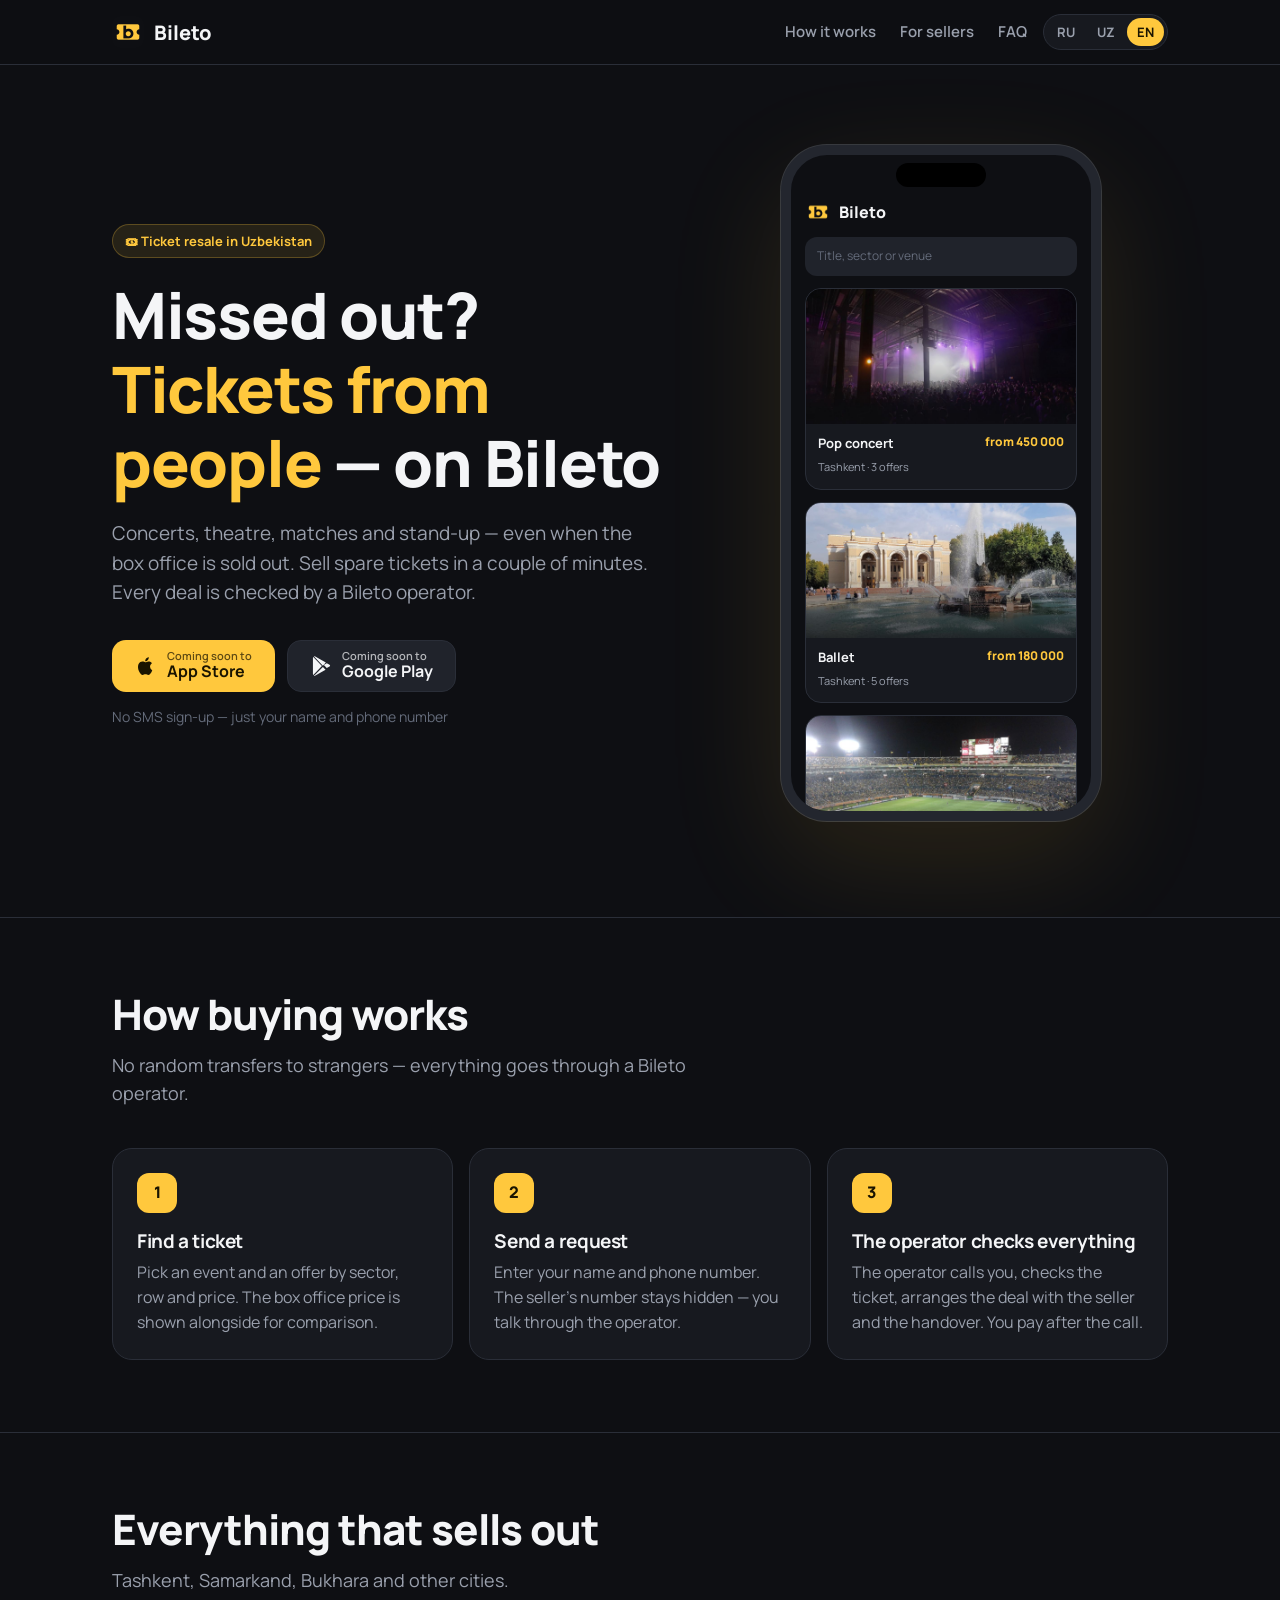
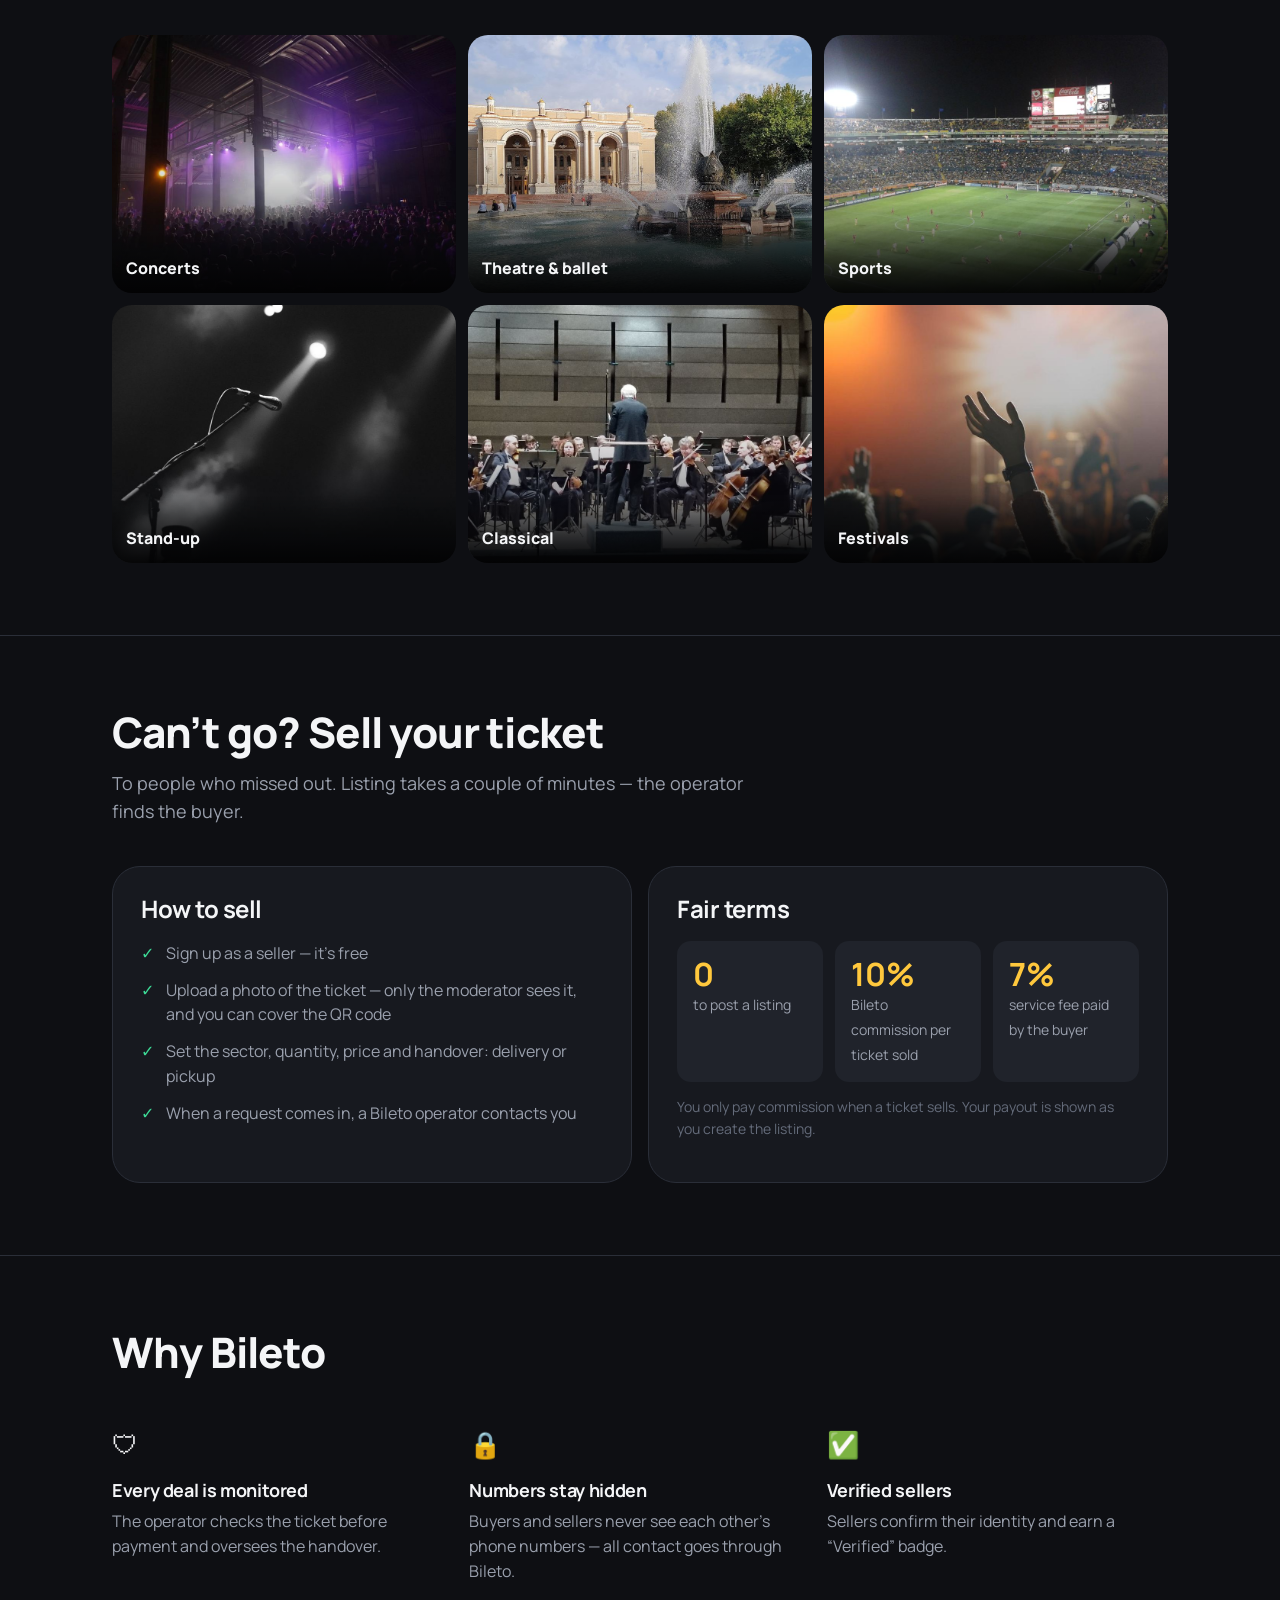
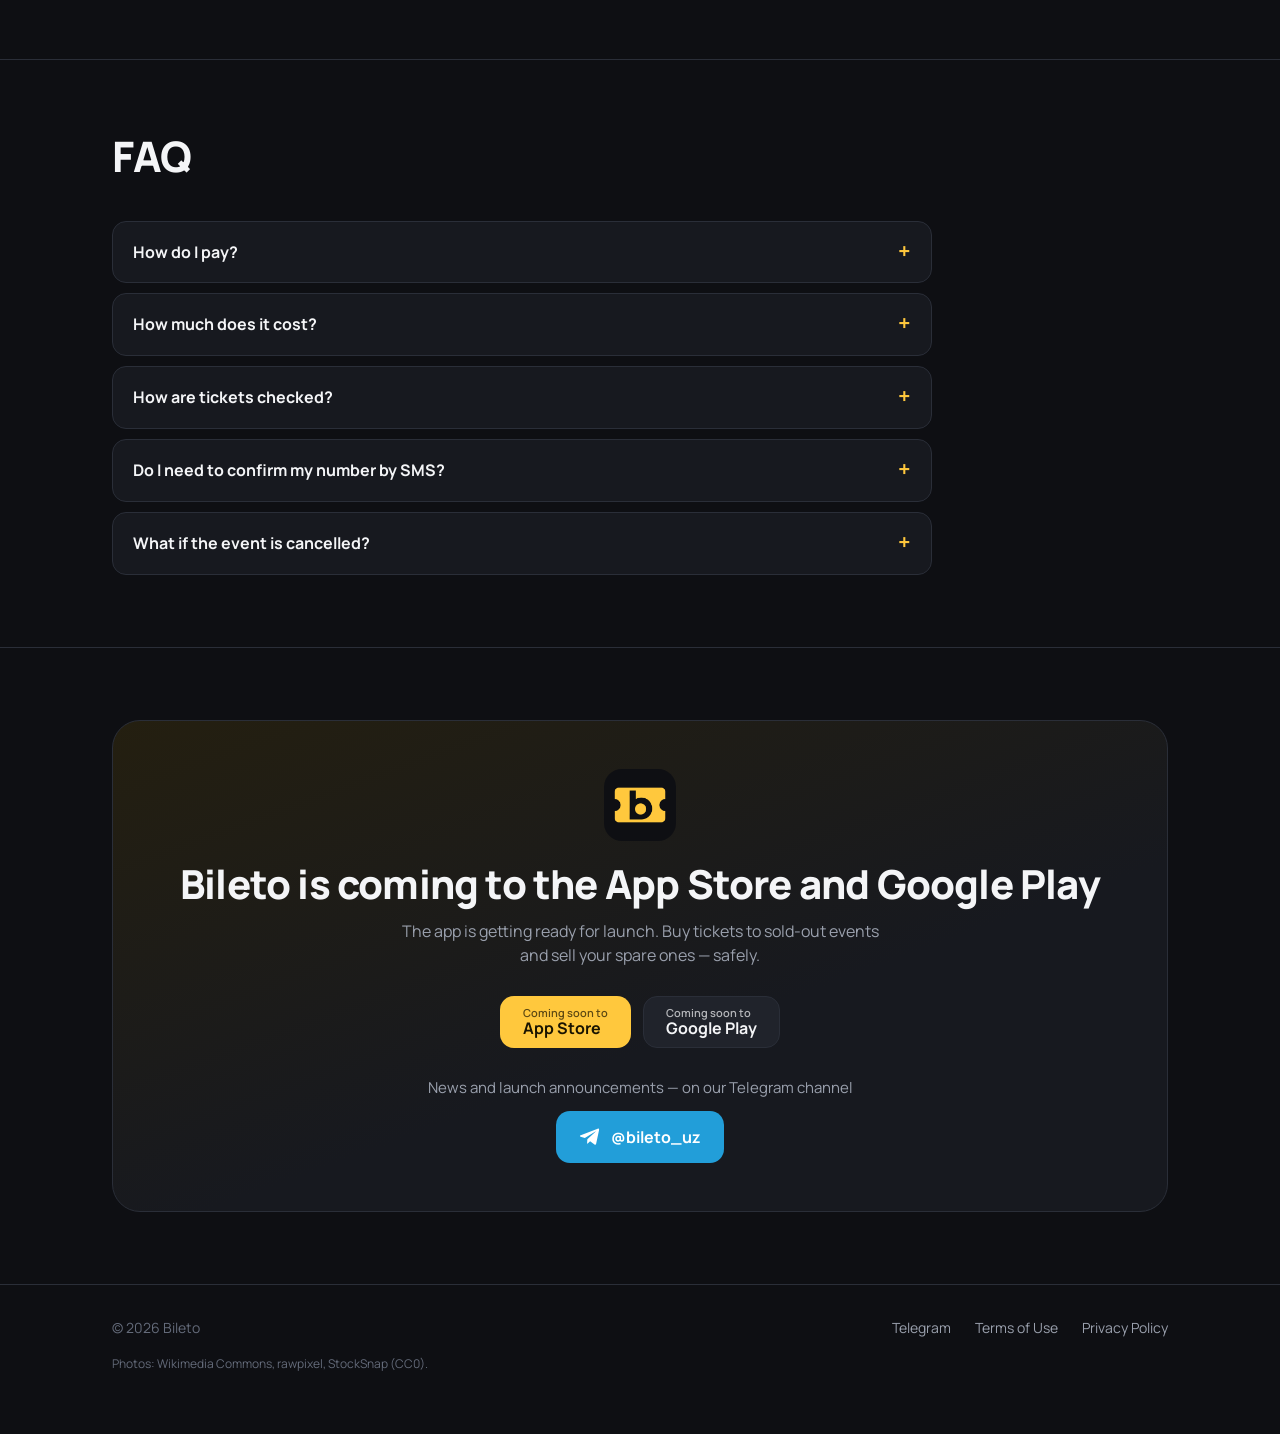
==== en/index.html @ 6513b1be "SEO: per-language static pages, hreflang, canonical, OG images, JSON-LD, sitemap, robots Co-Authored" ====
<!doctype html>
<html lang="en">
<head>
<meta charset="utf-8">
<meta name="viewport" content="width=device-width, initial-scale=1">
<title>Bileto — buy and sell concert tickets in Tashkent and Uzbekistan</title>
<meta name="description" content="Tickets from people for sold-out concerts, theatre and matches in Tashkent, Samarkand and Bukhara. Sell a spare ticket in minutes — every deal is checked by a Bileto operator.">
<link rel="canonical" href="https://sultonbekovsarvarbek.github.io/bileto-landing/en/">
<link rel="alternate" hreflang="ru" href="https://sultonbekovsarvarbek.github.io/bileto-landing/">
<link rel="alternate" hreflang="uz" href="https://sultonbekovsarvarbek.github.io/bileto-landing/uz/">
<link rel="alternate" hreflang="en" href="https://sultonbekovsarvarbek.github.io/bileto-landing/en/">
<link rel="alternate" hreflang="x-default" href="https://sultonbekovsarvarbek.github.io/bileto-landing/">
<meta property="og:type" content="website">
<meta property="og:site_name" content="Bileto">
<meta property="og:url" content="https://sultonbekovsarvarbek.github.io/bileto-landing/en/">
<meta property="og:title" content="Bileto — tickets from people">
<meta property="og:description" content="Tickets from people for sold-out concerts, theatre and matches in Tashkent, Samarkand and Bukhara. Sell a spare ticket in minutes — every deal is checked by a Bileto operator.">
<meta property="og:image" content="https://sultonbekovsarvarbek.github.io/bileto-landing/assets/og-en.png">
<meta property="og:image:width" content="1200">
<meta property="og:image:height" content="630">
<meta property="og:locale" content="en_US">
<meta property="og:locale:alternate" content="ru_RU">
<meta property="og:locale:alternate" content="uz_UZ">
<meta name="twitter:card" content="summary_large_image">
<script type="application/ld+json">{"@context":"https://schema.org","@graph":[{"@type":"Organization","@id":"https://sultonbekovsarvarbek.github.io/bileto-landing/#org","name":"Bileto","url":"https://sultonbekovsarvarbek.github.io/bileto-landing/","logo":"https://sultonbekovsarvarbek.github.io/bileto-landing/assets/icon.png","sameAs":["https://t.me/bileto_uz"]},{"@type":"WebSite","@id":"https://sultonbekovsarvarbek.github.io/bileto-landing/#website","name":"Bileto","url":"https://sultonbekovsarvarbek.github.io/bileto-landing/","inLanguage":["ru","uz","en"],"publisher":{"@id":"https://sultonbekovsarvarbek.github.io/bileto-landing/#org"}},{"@type":"WebPage","url":"https://sultonbekovsarvarbek.github.io/bileto-landing/en/","name":"Bileto — buy and sell concert tickets in Tashkent and Uzbekistan","description":"Tickets from people for sold-out concerts, theatre and matches in Tashkent, Samarkand and Bukhara. Sell a spare ticket in minutes — every deal is checked by a Bileto operator.","inLanguage":"en","isPartOf":{"@id":"https://sultonbekovsarvarbek.github.io/bileto-landing/#website"}},{"@type":"FAQPage","inLanguage":"en","mainEntity":[{"@type":"Question","name":"How do I pay?","acceptedAnswer":{"@type":"Answer","text":"Payment happens outside the app, after the operator’s call. They’ll tell you the amount and payment method."}},{"@type":"Question","name":"How much does it cost?","acceptedAnswer":{"@type":"Answer","text":"The seller’s ticket price plus a 7% service fee. You see the total before sending the request."}},{"@type":"Question","name":"How are tickets checked?","acceptedAnswer":{"@type":"Answer","text":"Sellers upload a ticket photo for the moderator, and the operator checks the ticket on every request before payment."}},{"@type":"Question","name":"Do I need to confirm my number by SMS?","acceptedAnswer":{"@type":"Answer","text":"No. To sign up you only need a name, phone number and role — buyer or seller."}},{"@type":"Question","name":"What if the event is cancelled?","acceptedAnswer":{"@type":"Answer","text":"The organiser is responsible for holding, rescheduling or cancelling the event. See the Terms of Use for details."}}]}]}</script>
<meta name="theme-color" content="#0e0f13">
<link rel="icon" href="../assets/favicon.png">
<link rel="apple-touch-icon" href="../assets/logo-256.png">
<link rel="preconnect" href="https://fonts.googleapis.com">
<link rel="preconnect" href="https://fonts.gstatic.com" crossorigin>
<link href="https://fonts.googleapis.com/css2?family=Manrope:wght@500;600;700;800&display=swap" rel="stylesheet">
<link rel="stylesheet" href="../styles.css">
</head>
<body>

<header class="nav"><div class="wrap nav-in">
  <a class="brand" href="./"><img src="../assets/logo-256.png" alt="" width="32" height="32">Bileto</a>
  <nav class="nav-links">
    <a href="#how" data-i18n="navHow">How it works</a>
    <a href="#sell" data-i18n="navSell">For sellers</a>
    <a href="#faq" data-i18n="navFaq">FAQ</a>
  </nav>
  <nav class="langs" aria-label="Language"><a href="../" hreflang="ru" lang="ru">RU</a><a href="../uz/" hreflang="uz" lang="uz">UZ</a><a href="../en/" hreflang="en" lang="en" aria-current="page">EN</a></nav>
</div></header>

<main>
<div class="hero"><div class="wrap hero-grid">
  <div>
    <span class="eyebrow" data-i18n="eyebrow">🎟 Ticket resale in Uzbekistan</span>
    <h1 data-i18n-html="h1">Missed out? <em>Tickets from people</em> — on Bileto</h1>
    <p class="lead" data-i18n="lead">Concerts, theatre, matches and stand-up — even when the box office is sold out. Sell spare tickets in a couple of minutes. Every deal is checked by a Bileto operator.</p>
    <div class="cta-row">
      <a class="btn btn-primary" href="#download">
        <svg viewBox="0 0 24 24" fill="currentColor" aria-hidden="true"><path d="M16.4 12.6c0-2.4 2-3.6 2.1-3.7-1.1-1.7-2.9-1.9-3.5-1.9-1.5-.2-2.9.9-3.7.9-.8 0-1.9-.9-3.2-.8-1.6 0-3.1 1-4 2.4-1.7 3-.4 7.4 1.2 9.8.8 1.2 1.8 2.5 3 2.4 1.2 0 1.7-.8 3.1-.8 1.5 0 1.9.8 3.2.8s2.1-1.2 2.9-2.4c.9-1.4 1.3-2.7 1.3-2.8-.1 0-2.4-.9-2.4-3.9zM14 5.4c.7-.8 1.1-1.9 1-3-1 0-2.1.7-2.8 1.5-.6.7-1.2 1.8-1 2.9 1.1.1 2.1-.6 2.8-1.4z"/></svg>
        <span class="store"><small data-i18n="soon">Coming soon to</small>App Store</span>
      </a>
      <a class="btn btn-ghost" href="#download">
        <svg viewBox="0 0 24 24" fill="currentColor" aria-hidden="true"><path d="M3.6 2.3c-.3.3-.4.7-.4 1.3v16.8c0 .5.1 1 .4 1.3l9.4-9.7-9.4-9.7zm10.5 10.8 2.9 3-11.6 6.6c-.5.3-1 .3-1.3.1l10-9.7zm4.2-4.2 3 1.7c.9.5.9 1.4 0 1.9l-3 1.7-3.2-3.3 3.2-2zM4.4 1.6c.4-.2.8-.2 1.3.1L17.3 8.3l-3.2 3.3-9.7-10z"/></svg>
        <span class="store"><small data-i18n="soon">Coming soon to</small>Google Play</span>
      </a>
    </div>
    <p class="cta-note" data-i18n="ctaNote">No SMS sign-up — just your name and phone number</p>
  </div>

  <div class="phone" aria-hidden="true">
    <div class="ph-top"><img src="../assets/logo-256.png" alt="" width="26" height="26">Bileto</div>
    <div class="ph-search" data-i18n="phSearch">Title, sector or venue</div>
    <div class="ph-card"><img src="../assets/covers/pop.jpg" alt="" width="800" height="450"><div><i data-i18n="phFrom1">from 450 000</i><b data-i18n="phCard1">Pop concert</b><span data-i18n="phMeta1">Tashkent · 3 offers</span></div></div>
    <div class="ph-card"><img src="../assets/covers/theatre.jpg" alt="" width="800" height="450"><div><i data-i18n="phFrom2">from 180 000</i><b data-i18n="phCard2">Ballet</b><span data-i18n="phMeta2">Tashkent · 5 offers</span></div></div>
    <div class="ph-card"><img src="../assets/covers/football.jpg" alt="" width="800" height="450"><div><i data-i18n="phFrom3">from 120 000</i><b data-i18n="phCard3">Football</b><span data-i18n="phMeta3">Tashkent · 8 offers</span></div></div>
  </div>
</div></div>

<section id="how"><div class="wrap">
  <div class="sec-head">
    <h2 data-i18n="howTitle">How buying works</h2>
    <p data-i18n="howText">No random transfers to strangers — everything goes through a Bileto operator.</p>
  </div>
  <div class="steps">
    <div class="step"><h3 data-i18n="s1t">Find a ticket</h3><p data-i18n="s1p">Pick an event and an offer by sector, row and price. The box office price is shown alongside for comparison.</p></div>
    <div class="step"><h3 data-i18n="s2t">Send a request</h3><p data-i18n="s2p">Enter your name and phone number. The seller’s number stays hidden — you talk through the operator.</p></div>
    <div class="step"><h3 data-i18n="s3t">The operator checks everything</h3><p data-i18n="s3p">The operator calls you, checks the ticket, arranges the deal with the seller and the handover. You pay after the call.</p></div>
  </div>
</div></section>

<section><div class="wrap">
  <div class="sec-head">
    <h2 data-i18n="evTitle">Everything that sells out</h2>
    <p data-i18n="evText">Tashkent, Samarkand, Bukhara and other cities.</p>
  </div>
  <div class="events">
    <div class="ev"><img src="../assets/covers/pop.jpg" alt="" width="800" height="450" loading="lazy" decoding="async"><span data-i18n="ev1">Concerts</span></div>
    <div class="ev"><img src="../assets/covers/theatre.jpg" alt="" width="800" height="450" loading="lazy" decoding="async"><span data-i18n="ev2">Theatre &amp; ballet</span></div>
    <div class="ev"><img src="../assets/covers/football.jpg" alt="" width="800" height="450" loading="lazy" decoding="async"><span data-i18n="ev3">Sports</span></div>
    <div class="ev"><img src="../assets/covers/standup.jpg" alt="" width="800" height="450" loading="lazy" decoding="async"><span data-i18n="ev4">Stand-up</span></div>
    <div class="ev"><img src="../assets/covers/orchestra.jpg" alt="" width="800" height="450" loading="lazy" decoding="async"><span data-i18n="ev5">Classical</span></div>
    <div class="ev"><img src="../assets/covers/festival.jpg" alt="" width="800" height="450" loading="lazy" decoding="async"><span data-i18n="ev6">Festivals</span></div>
  </div>
</div></section>

<section id="sell"><div class="wrap">
  <div class="sec-head">
    <h2 data-i18n="sellTitle">Can’t go? Sell your ticket</h2>
    <p data-i18n="sellText">To people who missed out. Listing takes a couple of minutes — the operator finds the buyer.</p>
  </div>
  <div class="split">
    <div class="panel">
      <h3 data-i18n="sellHow">How to sell</h3>
      <ul class="checks">
        <li data-i18n="c1">Sign up as a seller — it’s free</li>
        <li data-i18n="c2">Upload a photo of the ticket — only the moderator sees it, and you can cover the QR code</li>
        <li data-i18n="c3">Set the sector, quantity, price and handover: delivery or pickup</li>
        <li data-i18n="c4">When a request comes in, a Bileto operator contacts you</li>
      </ul>
    </div>
    <div class="panel">
      <h3 data-i18n="feeTitle">Fair terms</h3>
      <div class="fees">
        <div class="fee"><b>0</b><span data-i18n="fee0">to post a listing</span></div>
        <div class="fee"><b>10%</b><span data-i18n="fee1">Bileto commission per ticket sold</span></div>
        <div class="fee"><b>7%</b><span data-i18n="fee2">service fee paid by the buyer</span></div>
      </div>
      <p class="cta-note" data-i18n="feeNote">You only pay commission when a ticket sells. Your payout is shown as you create the listing.</p>
    </div>
  </div>
</div></section>

<section><div class="wrap">
  <div class="sec-head"><h2 data-i18n="trustTitle">Why Bileto</h2></div>
  <div class="trust">
    <div><div class="ic">🛡</div><h3 data-i18n="t1t">Every deal is monitored</h3><p data-i18n="t1p">The operator checks the ticket before payment and oversees the handover.</p></div>
    <div><div class="ic">🔒</div><h3 data-i18n="t2t">Numbers stay hidden</h3><p data-i18n="t2p">Buyers and sellers never see each other’s phone numbers — all contact goes through Bileto.</p></div>
    <div><div class="ic">✅</div><h3 data-i18n="t3t">Verified sellers</h3><p data-i18n="t3p">Sellers confirm their identity and earn a “Verified” badge.</p></div>
  </div>
</div></section>

<section id="faq"><div class="wrap">
  <div class="sec-head"><h2 data-i18n="faqTitle">FAQ</h2></div>
  <div class="faq">
    <details><summary data-i18n="q1">How do I pay?</summary><p data-i18n="a1">Payment happens outside the app, after the operator’s call. They’ll tell you the amount and payment method.</p></details>
    <details><summary data-i18n="q2">How much does it cost?</summary><p data-i18n="a2">The seller’s ticket price plus a 7% service fee. You see the total before sending the request.</p></details>
    <details><summary data-i18n="q3">How are tickets checked?</summary><p data-i18n="a3">Sellers upload a ticket photo for the moderator, and the operator checks the ticket on every request before payment.</p></details>
    <details><summary data-i18n="q4">Do I need to confirm my number by SMS?</summary><p data-i18n="a4">No. To sign up you only need a name, phone number and role — buyer or seller.</p></details>
    <details><summary data-i18n="q5">What if the event is cancelled?</summary><p data-i18n="a5">The organiser is responsible for holding, rescheduling or cancelling the event. See the Terms of Use for details.</p></details>
  </div>
</div></section>

<section id="download" class="final"><div class="wrap">
  <div class="panel">
    <img src="../assets/logo-256.png" alt="Bileto" width="72" height="72" loading="lazy">
    <h2 data-i18n="finalTitle">Bileto is coming to the App Store and Google Play</h2>
    <p data-i18n="finalText">The app is getting ready for launch. Buy tickets to sold-out events and sell your spare ones — safely.</p>
    <div class="cta-row">
      <span class="btn btn-primary"><span class="store"><small data-i18n="soon">Coming soon to</small>App Store</span></span>
      <span class="btn btn-ghost"><span class="store"><small data-i18n="soon">Coming soon to</small>Google Play</span></span>
    </div>
    <p class="tg-note" data-i18n="tgNote">News and launch announcements — on our Telegram channel</p>
    <a class="btn btn-tg" href="https://t.me/bileto_uz" target="_blank" rel="noopener">
      <svg viewBox="0 0 24 24" fill="currentColor" aria-hidden="true"><path d="M21.9 4.3 18.7 19.4c-.2 1-.9 1.3-1.8.8l-4.8-3.6-2.3 2.2c-.3.3-.5.5-1 .5l.3-4.9 8.9-8c.4-.3-.1-.5-.6-.2L6.4 13.1l-4.7-1.5c-1-.3-1-1 .2-1.5L20.4 2.9c.9-.3 1.6.2 1.5 1.4z"/></svg>
      @bileto_uz
    </a>
  </div>
</div></section>
</main>

<footer><div class="wrap">
  <div class="foot">
    <span>© 2026 Bileto</span>
    <span class="sp"></span>
    <a href="https://t.me/bileto_uz" target="_blank" rel="noopener">Telegram</a>
    <a href="../legal/terms.en.html" data-i18n="terms">Terms of Use</a>
    <a href="../legal/privacy.en.html" data-i18n="privacy">Privacy Policy</a>
  </div>
  <p class="credits" data-i18n="credits">Photos: Wikimedia Commons, rawpixel, StockSnap (CC0).</p>
</div></footer>

</body>
</html>
---- styles.css ----
:root {
  --bg: #0e0f13;
  --surface: #17191f;
  --surface2: #20232b;
  --border: #2a2e38;
  --text: #f4f5f7;
  --dim: #9aa0ad;
  --muted: #646b7a;
  --accent: #ffc83d;
  --accent-text: #1a1400;
  --green: #3ddc97;
  --r-md: 14px;
  --r-lg: 20px;
  --r-xl: 28px;
  color-scheme: dark;
}

* { box-sizing: border-box; }
html { scroll-behavior: smooth; }
body {
  margin: 0;
  background: var(--bg);
  color: var(--text);
  font: 16px/1.55 'Manrope', system-ui, -apple-system, 'Segoe UI', Roboto, sans-serif;
  -webkit-font-smoothing: antialiased;
}
img { max-width: 100%; display: block; }
a { color: inherit; }
h1, h2, h3 { line-height: 1.15; margin: 0; letter-spacing: -0.02em; }

.wrap { width: 100%; max-width: 1120px; margin: 0 auto; padding: 0 16px; }
@media (min-width: 720px) { .wrap { padding: 0 32px; } }

/* nav */
.nav {
  position: sticky; top: 0; z-index: 10;
  background: rgba(14, 15, 19, 0.82);
  backdrop-filter: saturate(140%) blur(14px);
  -webkit-backdrop-filter: saturate(140%) blur(14px);
  border-bottom: 1px solid var(--border);
}
.nav-in { display: flex; align-items: center; gap: 16px; height: 64px; }
.brand { display: flex; align-items: center; gap: 10px; font-weight: 800; font-size: 20px; text-decoration: none; }
.brand img { width: 32px; height: 32px; border-radius: 8px; }
.nav-links { display: none; gap: 24px; margin-left: auto; }
.nav-links a { color: var(--dim); text-decoration: none; font-weight: 600; font-size: 15px; }
.nav-links a:hover { color: var(--text); }
.langs { display: flex; gap: 2px; margin-left: auto; background: var(--surface); border: 1px solid var(--border); border-radius: 999px; padding: 3px; }
.nav-links + .langs { margin-left: 0; }
.langs a, .langs button {
  font: inherit; font-size: 13px; font-weight: 700; color: var(--dim);
  background: none; border: 0; border-radius: 999px; padding: 4px 10px; cursor: pointer; text-decoration: none;
}
.langs [aria-current], .langs [aria-pressed='true'] { background: var(--accent); color: var(--accent-text); }
@media (min-width: 860px) { .nav-links { display: flex; } }

/* buttons */
.btn {
  display: inline-flex; align-items: center; justify-content: center; gap: 10px;
  min-height: 52px; padding: 0 22px; border-radius: var(--r-md);
  font-weight: 700; font-size: 16px; text-decoration: none; border: 1px solid transparent;
}
.btn-primary { background: var(--accent); color: var(--accent-text); }
.btn-primary:hover { filter: brightness(1.06); }
.btn-ghost { background: var(--surface2); color: var(--text); border-color: var(--border); }
.btn small { display: block; font-size: 11px; font-weight: 600; opacity: 0.7; line-height: 1.1; }
.btn .store { text-align: left; line-height: 1.2; }
.btn svg { width: 22px; height: 22px; flex: none; }

/* hero */
.hero { padding: 48px 0 64px; overflow: hidden; }
.hero-grid { display: grid; gap: 48px; align-items: center; }
@media (min-width: 900px) { .hero { padding: 80px 0 96px; } .hero-grid { grid-template-columns: 1.1fr 0.9fr; } }
.eyebrow {
  display: inline-flex; align-items: center; gap: 8px;
  font-size: 13px; font-weight: 700; color: var(--accent);
  background: rgba(255, 200, 61, 0.1); border: 1px solid rgba(255, 200, 61, 0.25);
  padding: 6px 12px; border-radius: 999px; margin-bottom: 20px;
}
.hero h1 { font-size: clamp(36px, 6.4vw, 64px); font-weight: 800; }
.hero h1 em { font-style: normal; color: var(--accent); }
.lead { color: var(--dim); font-size: clamp(17px, 2vw, 19px); margin: 20px 0 32px; max-width: 34em; }
.cta-row { display: flex; flex-wrap: wrap; gap: 12px; }
.cta-note { color: var(--muted); font-size: 14px; margin-top: 14px; }

/* phone mockup */
.phone {
  width: min(320px, 86vw); margin: 0 auto; aspect-ratio: 9 / 19;
  background: var(--bg); border: 10px solid #23262e; border-radius: 46px;
  box-shadow: 0 40px 120px rgba(255, 200, 61, 0.12), 0 0 0 1px #33373f;
  padding: 18px 14px; display: flex; flex-direction: column; gap: 12px; overflow: hidden; position: relative;
}
.phone::before { content: ''; position: absolute; top: 8px; left: 50%; translate: -50% 0; width: 90px; height: 24px; background: #000; border-radius: 99px; }
.ph-top { display: flex; align-items: center; gap: 8px; margin-top: 26px; font-weight: 800; }
.ph-top img { width: 26px; height: 26px; border-radius: 7px; }
.ph-search { background: var(--surface2); border-radius: 12px; padding: 10px 12px; font-size: 12px; color: var(--muted); }
.ph-card { border-radius: 16px; overflow: hidden; background: var(--surface); border: 1px solid var(--border); flex: none; }
.ph-card img { aspect-ratio: 16 / 8; object-fit: cover; width: 100%; height: auto; }
.ph-card div { padding: 9px 12px 11px; }
.ph-card b { display: block; font-size: 13px; }
.ph-card span { font-size: 11px; color: var(--dim); }
.ph-card i { font-style: normal; color: var(--accent); font-weight: 800; font-size: 12px; float: right; }

/* sections */
section { padding: 72px 0; border-top: 1px solid var(--border); }
.sec-head { max-width: 640px; margin-bottom: 40px; }
.sec-head h2 { font-size: clamp(28px, 4vw, 42px); font-weight: 800; }
.sec-head p { color: var(--dim); font-size: 18px; margin: 14px 0 0; }

.steps { display: grid; gap: 16px; counter-reset: s; }
@media (min-width: 760px) { .steps { grid-template-columns: repeat(3, 1fr); } }
.step { background: var(--surface); border: 1px solid var(--border); border-radius: var(--r-lg); padding: 24px; }
.step::before {
  counter-increment: s; content: counter(s);
  display: grid; place-items: center; width: 40px; height: 40px; border-radius: 12px;
  background: var(--accent); color: var(--accent-text); font-weight: 800; margin-bottom: 18px;
}
.step h3 { font-size: 19px; margin-bottom: 8px; }
.step p { color: var(--dim); margin: 0; }

.split { display: grid; gap: 16px; }
@media (min-width: 860px) { .split { grid-template-columns: 1fr 1fr; } }
.panel { background: var(--surface); border: 1px solid var(--border); border-radius: var(--r-xl); padding: 28px; }
.panel h3 { font-size: 24px; margin-bottom: 18px; }
.checks { list-style: none; padding: 0; margin: 0 0 24px; display: grid; gap: 12px; }
.checks li { display: flex; gap: 12px; color: var(--dim); }
.checks li::before { content: '✓'; color: var(--green); font-weight: 800; flex: none; }
.fees { display: flex; gap: 12px; flex-wrap: wrap; }
.fee { flex: 1 1 140px; background: var(--surface2); border-radius: var(--r-md); padding: 16px; }
.fee b { display: block; font-size: 32px; color: var(--accent); line-height: 1.1; }
.fee span { color: var(--dim); font-size: 14px; }

.events { display: grid; gap: 12px; grid-template-columns: repeat(2, 1fr); }
@media (min-width: 760px) { .events { grid-template-columns: repeat(3, 1fr); } }
.ev { position: relative; border-radius: var(--r-lg); overflow: hidden; aspect-ratio: 4 / 3; background: var(--surface2); }
.ev img { width: 100%; height: 100%; object-fit: cover; }
.ev span {
  position: absolute; inset: auto 0 0 0; padding: 32px 14px 12px; font-weight: 800;
  background: linear-gradient(transparent, rgba(0, 0, 0, 0.8));
}

.trust { display: grid; gap: 16px; }
@media (min-width: 760px) { .trust { grid-template-columns: repeat(3, 1fr); } }
.trust div { padding: 4px 0; }
.trust h3 { font-size: 18px; margin-bottom: 8px; }
.trust p { color: var(--dim); margin: 0; }
.trust .ic { font-size: 26px; margin-bottom: 12px; }

.faq { display: grid; gap: 10px; max-width: 820px; }
.faq details { background: var(--surface); border: 1px solid var(--border); border-radius: var(--r-md); padding: 0 20px; }
.faq summary { cursor: pointer; font-weight: 700; padding: 18px 0; list-style: none; display: flex; justify-content: space-between; gap: 16px; }
.faq summary::after { content: '+'; color: var(--accent); font-size: 22px; line-height: 1; }
.faq details[open] summary::after { content: '−'; }
.faq summary::-webkit-details-marker { display: none; }
.faq p { color: var(--dim); margin: 0 0 18px; }

.final { text-align: center; }
.final .panel { padding: 48px 24px; background: linear-gradient(160deg, #241f10, var(--surface) 60%); }
.final img { width: 72px; height: 72px; border-radius: 18px; margin: 0 auto 20px; }
.final h2 { font-size: clamp(28px, 4vw, 40px); font-weight: 800; }
.final p { color: var(--dim); margin: 12px auto 28px; max-width: 30em; }
.final .cta-row { justify-content: center; }

footer { border-top: 1px solid var(--border); padding: 32px 0 48px; color: var(--muted); font-size: 14px; }
.foot { display: flex; flex-wrap: wrap; gap: 12px 24px; align-items: center; }
.foot a { color: var(--dim); text-decoration: none; }
.foot a:hover { color: var(--text); }
.foot .sp { flex: 1; }
.credits { margin-top: 16px; font-size: 12px; }

/* legal pages */
.legal .nav-in { flex-wrap: wrap; }
.legal-nav { display: flex; gap: 16px; margin-left: auto; }
.legal-nav a { color: var(--dim); text-decoration: none; font-weight: 600; font-size: 14px; }
.legal-nav [aria-current] { color: var(--accent); }
.legal-nav + .langs { margin-left: 0; }
@media (max-width: 560px) { .legal-nav { display: none; } .legal-nav + .langs { margin-left: auto; } }
.doc { max-width: 780px; padding-top: 40px; padding-bottom: 64px; }
.doc h1 { font-size: clamp(28px, 5vw, 40px); margin-bottom: 16px; }
.doc h2 { font-size: 22px; margin: 36px 0 12px; }
.doc p, .doc li { color: #c9cdd6; }
.doc strong { color: var(--text); }
.doc ul { padding-left: 22px; }

.final .tg-note { margin: 28px auto 12px; font-size: 15px; }
.btn-tg { background: #229ed9; color: #fff; }
.btn-tg:hover { filter: brightness(1.08); }
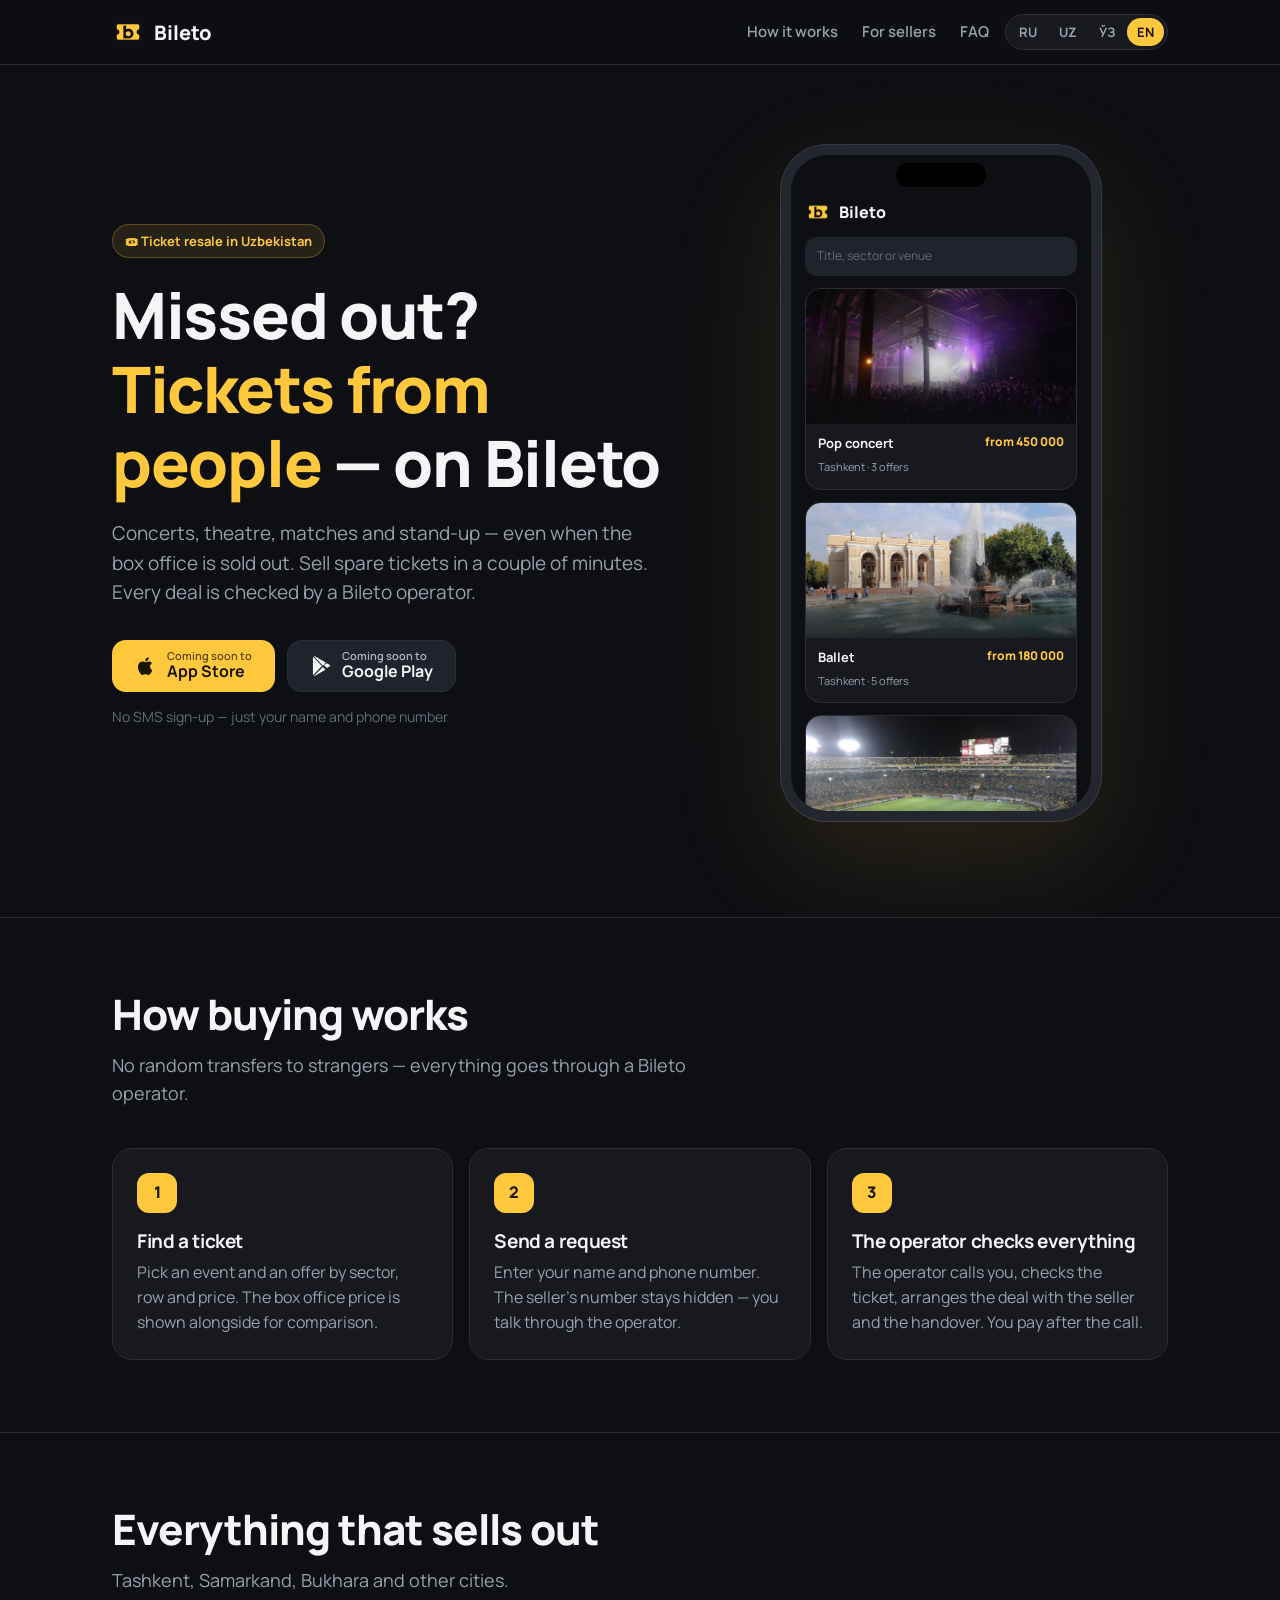
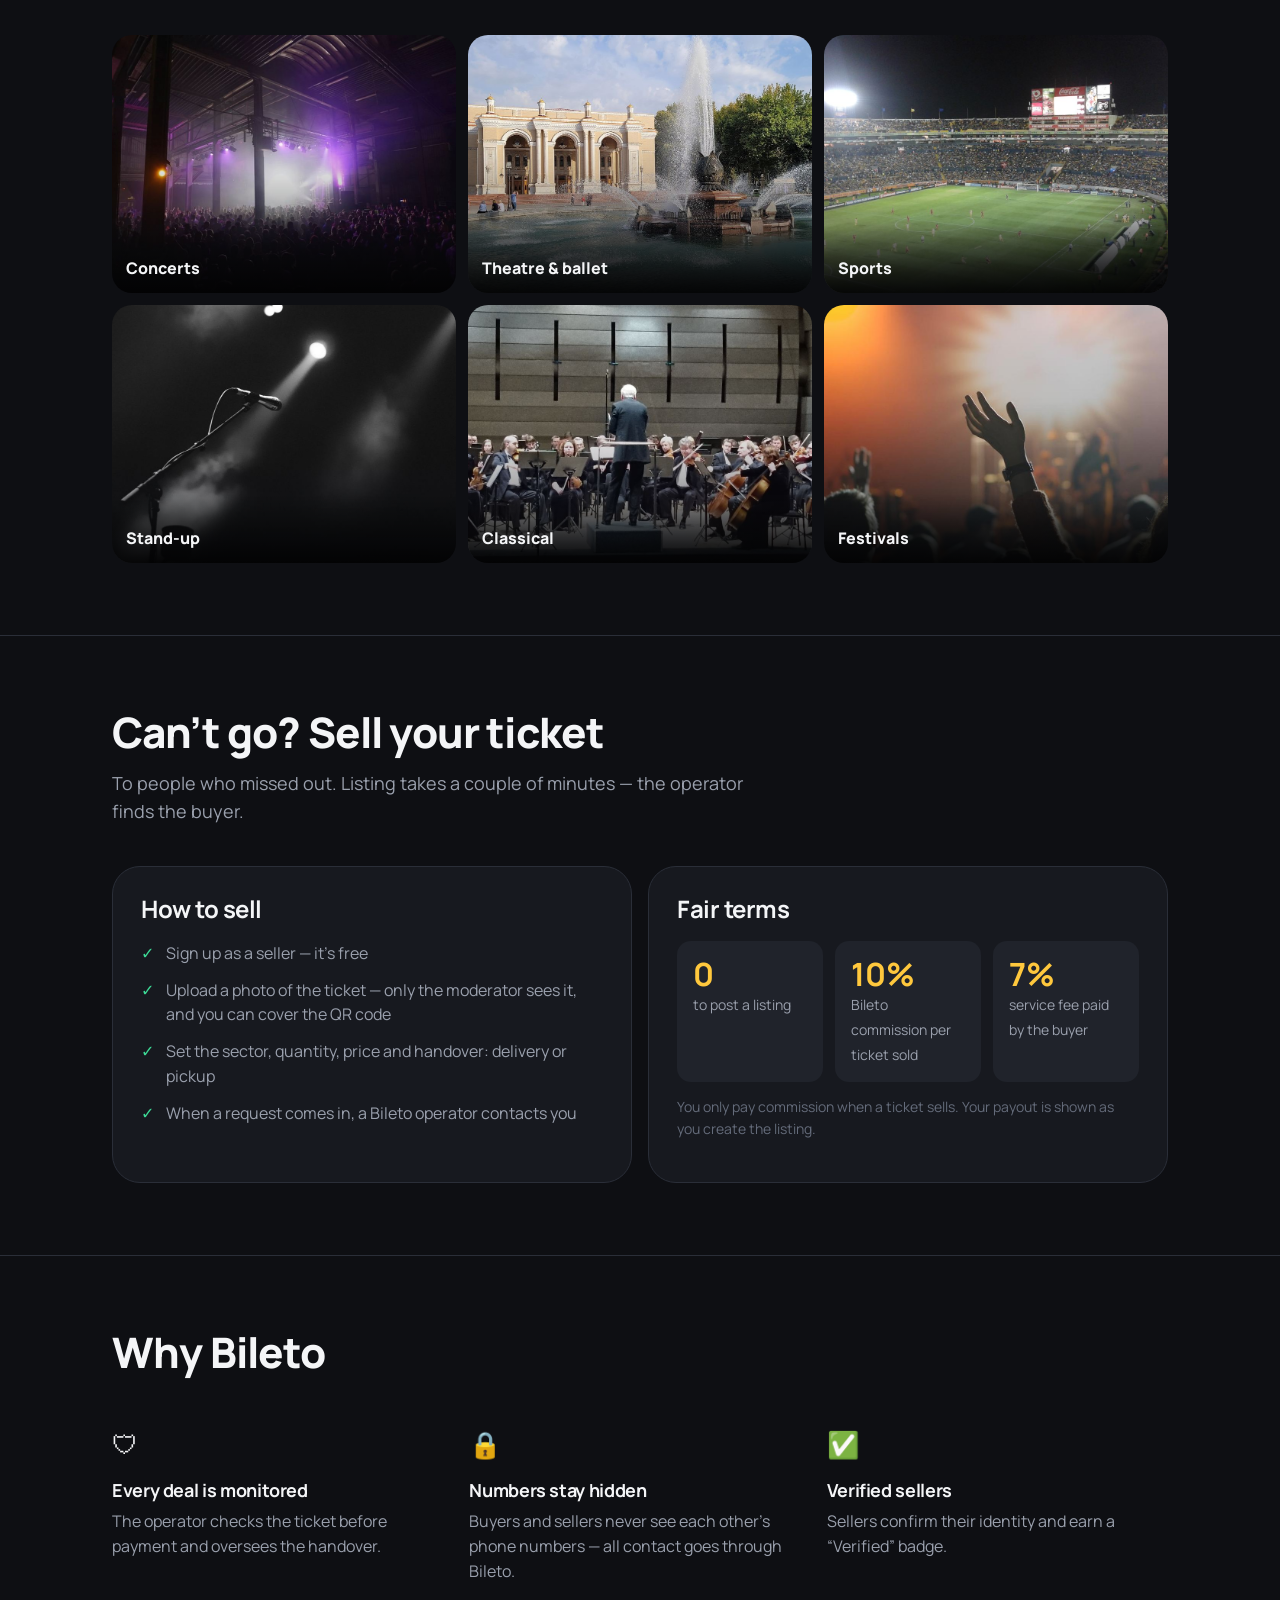
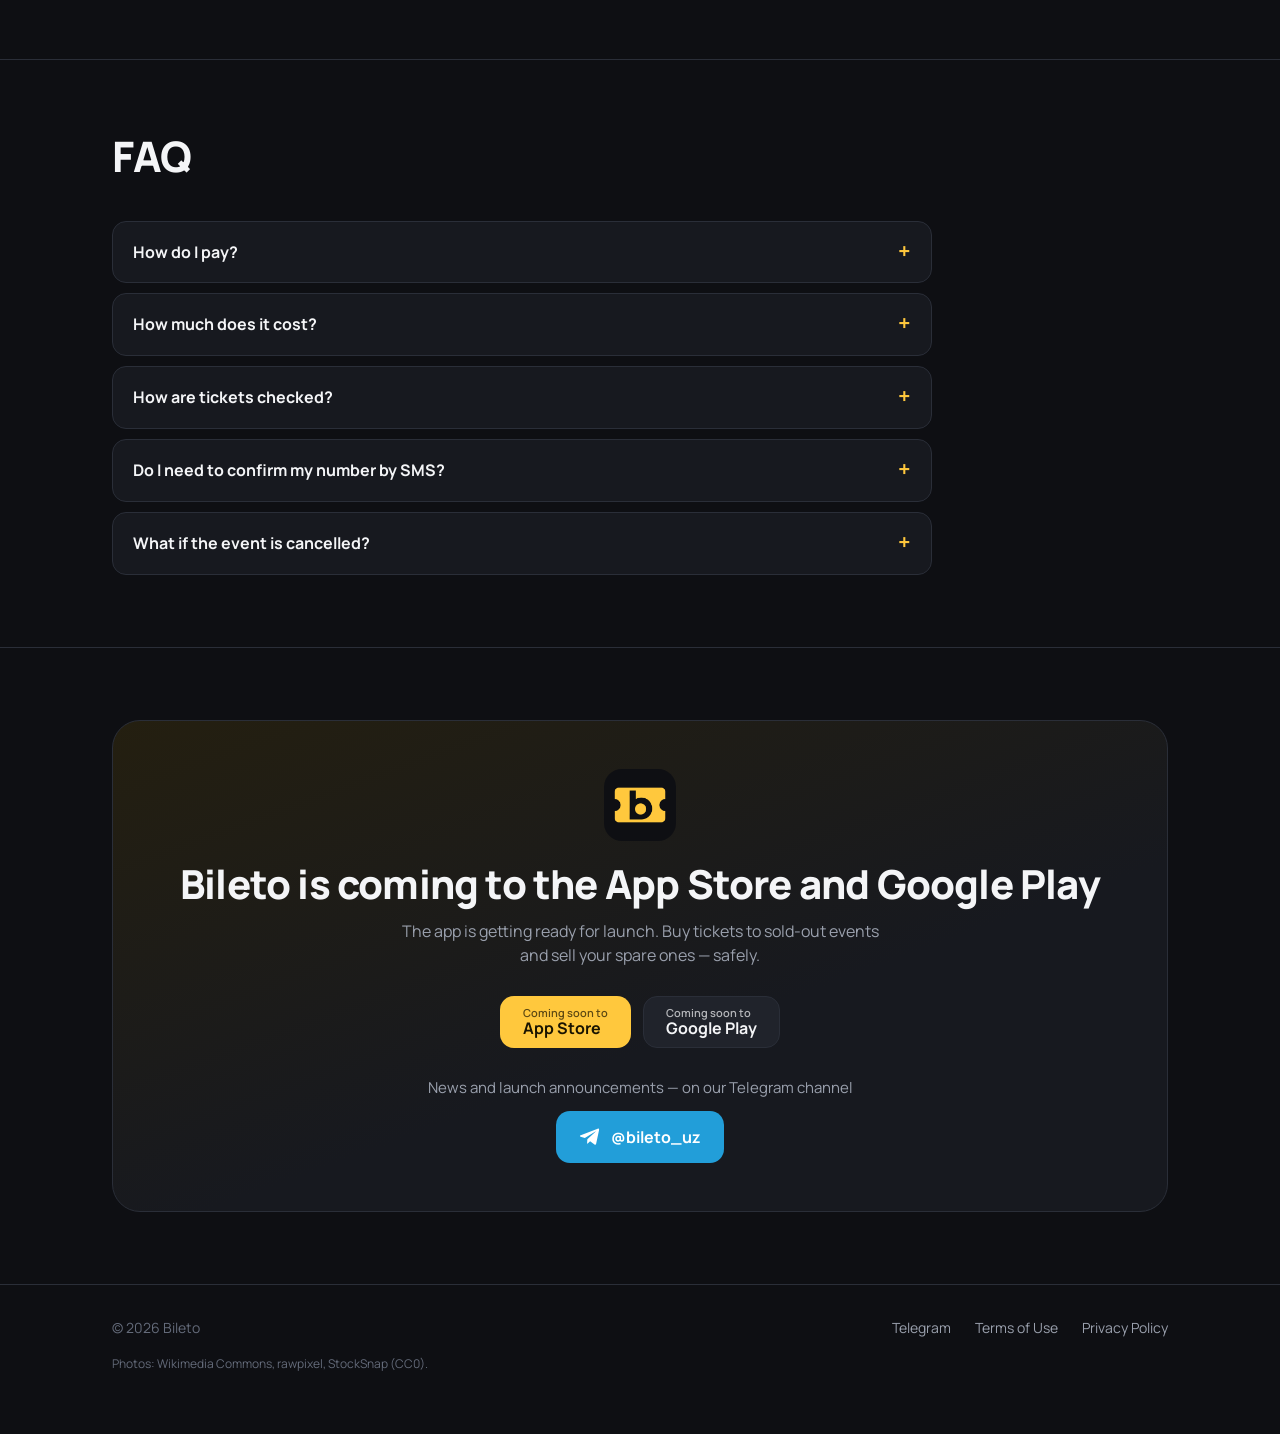
==== commit 700282ad: "Add Uzbek Latin version (/uz-latn/), generated from Cyrillic Co-Authored-By: Claude Opus 5.5 <norepl" ====
--- a/en/index.html
+++ b/en/index.html
@@ -5,24 +5,25 @@
 <meta name="viewport" content="width=device-width, initial-scale=1">
 <title>Bileto — buy and sell concert tickets in Tashkent and Uzbekistan</title>
 <meta name="description" content="Tickets from people for sold-out concerts, theatre and matches in Tashkent, Samarkand and Bukhara. Sell a spare ticket in minutes — every deal is checked by a Bileto operator.">
-<link rel="canonical" href="https://sultonbekovsarvarbek.github.io/bileto-landing/en/">
-<link rel="alternate" hreflang="ru" href="https://sultonbekovsarvarbek.github.io/bileto-landing/">
-<link rel="alternate" hreflang="uz" href="https://sultonbekovsarvarbek.github.io/bileto-landing/uz/">
-<link rel="alternate" hreflang="en" href="https://sultonbekovsarvarbek.github.io/bileto-landing/en/">
-<link rel="alternate" hreflang="x-default" href="https://sultonbekovsarvarbek.github.io/bileto-landing/">
+<link rel="canonical" href="https://bileto.uz/en/">
+<link rel="alternate" hreflang="ru" href="https://bileto.uz/">
+<link rel="alternate" hreflang="uz-Latn" href="https://bileto.uz/uz-latn/">
+<link rel="alternate" hreflang="uz-Cyrl" href="https://bileto.uz/uz/">
+<link rel="alternate" hreflang="en" href="https://bileto.uz/en/">
+<link rel="alternate" hreflang="x-default" href="https://bileto.uz/">
 <meta property="og:type" content="website">
 <meta property="og:site_name" content="Bileto">
-<meta property="og:url" content="https://sultonbekovsarvarbek.github.io/bileto-landing/en/">
+<meta property="og:url" content="https://bileto.uz/en/">
 <meta property="og:title" content="Bileto — tickets from people">
 <meta property="og:description" content="Tickets from people for sold-out concerts, theatre and matches in Tashkent, Samarkand and Bukhara. Sell a spare ticket in minutes — every deal is checked by a Bileto operator.">
-<meta property="og:image" content="https://sultonbekovsarvarbek.github.io/bileto-landing/assets/og-en.png">
+<meta property="og:image" content="https://bileto.uz/assets/og-en.png">
 <meta property="og:image:width" content="1200">
 <meta property="og:image:height" content="630">
 <meta property="og:locale" content="en_US">
 <meta property="og:locale:alternate" content="ru_RU">
 <meta property="og:locale:alternate" content="uz_UZ">
 <meta name="twitter:card" content="summary_large_image">
-<script type="application/ld+json">{"@context":"https://schema.org","@graph":[{"@type":"Organization","@id":"https://sultonbekovsarvarbek.github.io/bileto-landing/#org","name":"Bileto","url":"https://sultonbekovsarvarbek.github.io/bileto-landing/","logo":"https://sultonbekovsarvarbek.github.io/bileto-landing/assets/icon.png","sameAs":["https://t.me/bileto_uz"]},{"@type":"WebSite","@id":"https://sultonbekovsarvarbek.github.io/bileto-landing/#website","name":"Bileto","url":"https://sultonbekovsarvarbek.github.io/bileto-landing/","inLanguage":["ru","uz","en"],"publisher":{"@id":"https://sultonbekovsarvarbek.github.io/bileto-landing/#org"}},{"@type":"WebPage","url":"https://sultonbekovsarvarbek.github.io/bileto-landing/en/","name":"Bileto — buy and sell concert tickets in Tashkent and Uzbekistan","description":"Tickets from people for sold-out concerts, theatre and matches in Tashkent, Samarkand and Bukhara. Sell a spare ticket in minutes — every deal is checked by a Bileto operator.","inLanguage":"en","isPartOf":{"@id":"https://sultonbekovsarvarbek.github.io/bileto-landing/#website"}},{"@type":"FAQPage","inLanguage":"en","mainEntity":[{"@type":"Question","name":"How do I pay?","acceptedAnswer":{"@type":"Answer","text":"Payment happens outside the app, after the operator’s call. They’ll tell you the amount and payment method."}},{"@type":"Question","name":"How much does it cost?","acceptedAnswer":{"@type":"Answer","text":"The seller’s ticket price plus a 7% service fee. You see the total before sending the request."}},{"@type":"Question","name":"How are tickets checked?","acceptedAnswer":{"@type":"Answer","text":"Sellers upload a ticket photo for the moderator, and the operator checks the ticket on every request before payment."}},{"@type":"Question","name":"Do I need to confirm my number by SMS?","acceptedAnswer":{"@type":"Answer","text":"No. To sign up you only need a name, phone number and role — buyer or seller."}},{"@type":"Question","name":"What if the event is cancelled?","acceptedAnswer":{"@type":"Answer","text":"The organiser is responsible for holding, rescheduling or cancelling the event. See the Terms of Use for details."}}]}]}</script>
+<script type="application/ld+json">{"@context":"https://schema.org","@graph":[{"@type":"Organization","@id":"https://bileto.uz/#org","name":"Bileto","url":"https://bileto.uz/","logo":"https://bileto.uz/assets/icon.png","sameAs":["https://t.me/bileto_uz"]},{"@type":"WebSite","@id":"https://bileto.uz/#website","name":"Bileto","url":"https://bileto.uz/","inLanguage":["ru","uz-Latn","uz-Cyrl","en"],"publisher":{"@id":"https://bileto.uz/#org"}},{"@type":"WebPage","url":"https://bileto.uz/en/","name":"Bileto — buy and sell concert tickets in Tashkent and Uzbekistan","description":"Tickets from people for sold-out concerts, theatre and matches in Tashkent, Samarkand and Bukhara. Sell a spare ticket in minutes — every deal is checked by a Bileto operator.","inLanguage":"en","isPartOf":{"@id":"https://bileto.uz/#website"}},{"@type":"FAQPage","inLanguage":"en","mainEntity":[{"@type":"Question","name":"How do I pay?","acceptedAnswer":{"@type":"Answer","text":"Payment happens outside the app, after the operator’s call. They’ll tell you the amount and payment method."}},{"@type":"Question","name":"How much does it cost?","acceptedAnswer":{"@type":"Answer","text":"The seller’s ticket price plus a 7% service fee. You see the total before sending the request."}},{"@type":"Question","name":"How are tickets checked?","acceptedAnswer":{"@type":"Answer","text":"Sellers upload a ticket photo for the moderator, and the operator checks the ticket on every request before payment."}},{"@type":"Question","name":"Do I need to confirm my number by SMS?","acceptedAnswer":{"@type":"Answer","text":"No. To sign up you only need a name, phone number and role — buyer or seller."}},{"@type":"Question","name":"What if the event is cancelled?","acceptedAnswer":{"@type":"Answer","text":"The organiser is responsible for holding, rescheduling or cancelling the event. See the Terms of Use for details."}}]}]}</script>
 <meta name="theme-color" content="#0e0f13">
 <link rel="icon" href="../assets/favicon.png">
 <link rel="apple-touch-icon" href="../assets/logo-256.png">
@@ -40,7 +41,7 @@
     <a href="#sell" data-i18n="navSell">For sellers</a>
     <a href="#faq" data-i18n="navFaq">FAQ</a>
   </nav>
-  <nav class="langs" aria-label="Language"><a href="../" hreflang="ru" lang="ru">RU</a><a href="../uz/" hreflang="uz" lang="uz">UZ</a><a href="../en/" hreflang="en" lang="en" aria-current="page">EN</a></nav>
+  <nav class="langs" aria-label="Language"><a href="../" hreflang="ru" lang="ru">RU</a><a href="../uz-latn/" hreflang="uz-Latn" lang="uz-Latn">UZ</a><a href="../uz/" hreflang="uz-Cyrl" lang="uz-Cyrl">ЎЗ</a><a href="../en/" hreflang="en" lang="en" aria-current="page">EN</a></nav>
 </div></header>
 
 <main>
